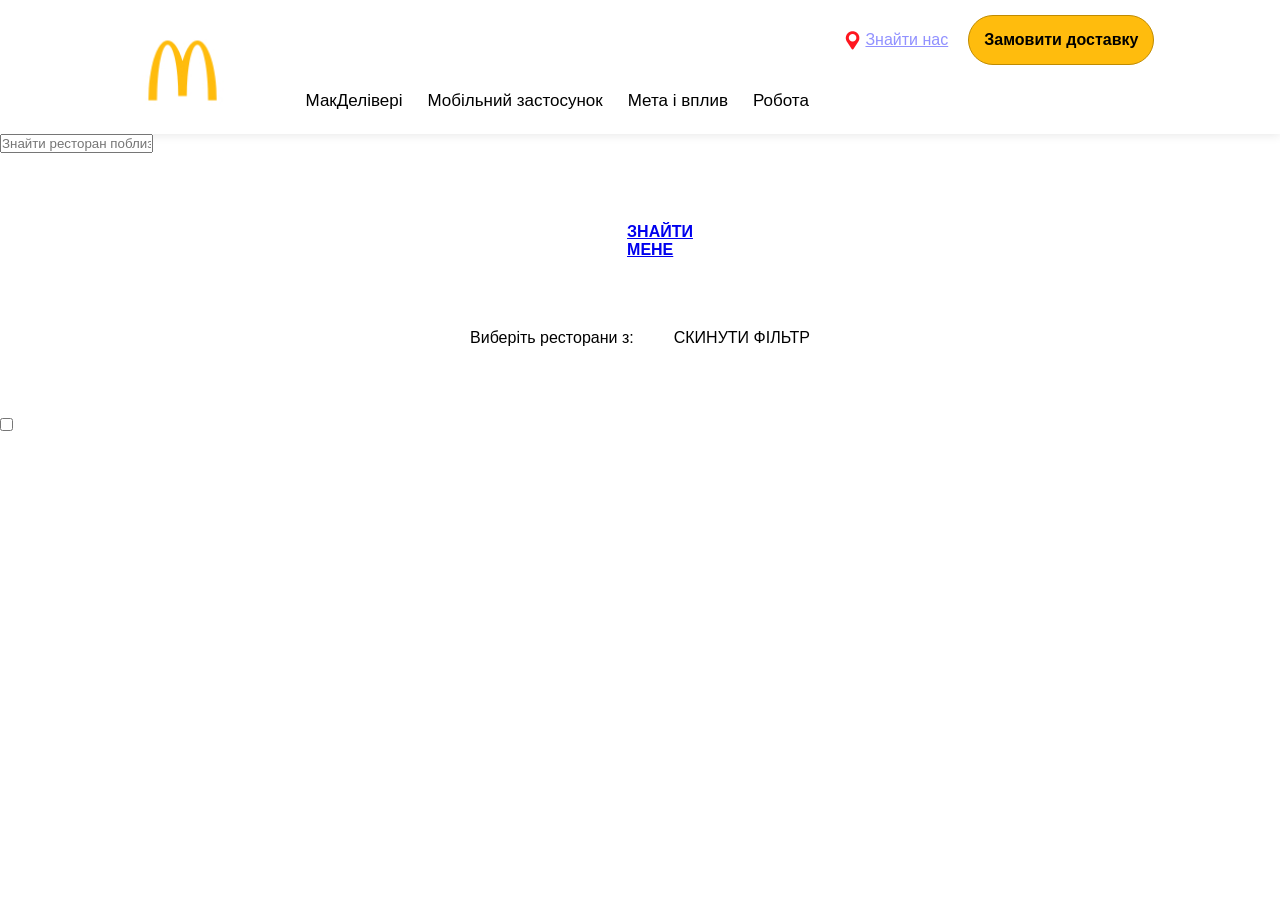
==== find-us.html @ c9ac64cc "redact header and add find-us page" ====
<!DOCTYPE html>
<html lang="en">

<head>
    <meta charset="UTF-8">
    <meta name="viewport" content="width=device-width, initial-scale=1.0">
    <link rel="stylesheet" href="./css/style.css">
    <link rel="icon" href="./images/mcdonalds-logo.jpg">
    <title>Document</title>
</head>

<body>
    <header>
        <div class="head">
            <div class="headd">
                <div class="head-img"><a href="./index.html"><img class="Mac"
                            src="./images/Logo_on_white_desktop_Small.jpg" alt=""></a>
                </div>
                <div class="right-header">
                    <nav>
                        <ul>
                            <li><a href="./find-us.html"><img src="./images/pngegg.png" alt=""><span>Знайти
                                        нас</span></a></li>
                            <li><a target="_blank" class="zakaz"
                                    href="https://glovoapp.com/en?utm_source=Social_media&utm_medium=Organic_Posts&utm_campaign=Referral_Acquisition_Facebook_All_PartnersVisibility_Ukr_UA"><button>Замовити
                                        доставку</button></a></li>
                        </ul>
                    </nav>
                    <div class="choose">
                        <a href="./macdelivery.html">МакДелiверi</a>
                        <a href="/mobileMC.html">Мобiльний застосунок</a>
                        <a href="./Meta.html">Мета i вплив</a>
                        <a href="./work.html">Робота</a>
                    </div>
                </div>
            </div>
        </div>
    </header>
    <maine>
        <div class="aside1-findus">
            <div class="bg-yell">
                <input type="text" class="find-input" placeholder="Знайти ресторан поблизу">
                <img class="Searchimg" src="./images/Search.svg" alt="">
                <div class="row find-btn">
                    <img src="images/Location.svg" alt="">
                    <a href="#" onclick="alert('не хочу 💋🤔👀')">
                        <h4>ЗНАЙТИ<br> МЕНЕ</h4>
                    </a>
                </div>
            </div>
        </div>
        <div class="aside2-findus">
            <div class="row chose">
                    <p class="choose-rest">Виберіть ресторани з:</p>
                    <span class="filters">СКИНУТИ ФІЛЬТР</span>
            </div>
            <div class="checkbox-div">
                <input type="checkbox" name="" id="">
            </div>
        </div>
    </maine>

</body>

</html>
---- css/style.css ----
* {
  margin: 0;
  padding: 0;
  box-sizing: border-box;
  font-family: "Gill Sans", "Gill Sans MT", Calibri, "Trebuchet MS", sans-serif;
}

body {
  margin: auto;
}

nav {
  display: flex;
  justify-content: end;
}
nav ul {
  display: flex;
  align-items: center;
  gap: 20px;
}
nav li {
  list-style: none;
}
nav li a {
  display: flex;
  align-items: center;
  color: #9191ff;
}
nav li img {
  width: 25px;
}
nav li button {
  border-radius: 30px;
  font-size: 16px;
  padding: 15px;
  cursor: pointer;
  font-weight: 700;
  background-color: #ffbc0d;
  border: 1px solid #c08b00;
}
nav li button:hover {
  background-color: rgb(255, 202.1198347107, 64);
}

.choose {
  display: flex;
  gap: 25px;
  margin-top: 26px;
  font-size: 17px;
}
.choose a {
  color: black;
  text-decoration: none;
  padding-bottom: 23px;
}
.choose {
  padding-right: 27vw;
}

.headd {
  padding-top: 15px;
  display: flex;
  justify-content: space-between;
  gap: 70px;
}
.headd .Mac {
  width: 110px;
}

.right-header {
  display: flex;
  flex-direction: column;
}

header {
  box-shadow: 0 1px 10px rgba(0, 0, 0, 0.0980392157);
}

.head {
  display: flex;
  justify-content: center;
  max-width: 1170px;
  margin: 0 auto;
}

main {
  max-width: 1170px;
  margin: 0 auto;
  padding: 0 20px;
}

.slide {
  display: flex;
  justify-content: center;
  margin-top: 100px;
  position: relative;
}
.slide img {
  width: 100%;
  border-radius: 14px;
  min-width: 30%;
}
.slide .slide-text {
  position: absolute;
  bottom: 2em;
  left: 4vw;
  background-color: aliceblue;
  width: 20em;
  height: 13em;
  padding: 15px;
  border-radius: 14px;
}

.empty {
  height: 400px;
  width: auto;
  line-height: 24px;
}

.aside1 {
  width: 100%;
  max-width: 600px;
}
.aside1 h2 {
  padding-bottom: 20px;
  width: 70%;
  font-size: 42px;
}
.aside1 p {
  padding-bottom: 35px;
  font-size: 19px;
}
.aside1 button {
  border-radius: 30px;
  font-size: 16px;
  padding: 15px;
  cursor: pointer;
  font-weight: 700;
  background-color: white;
}
.aside1 button:hover {
  background-color: rgb(229.5, 229.5, 229.5);
}
.aside1 button {
  font-size: 17px;
}

.aside2 img {
  width: 100%;
  border-radius: 13px;
}

.mobile-s img {
  width: 100%;
  max-width: 400px;
}

.s-width {
  width: 1000px;
}

.app {
  display: flex;
}

.column1 img {
  width: 100%;
  border-radius: 15px;
  margin-bottom: 10px;
}
.column1 h2 {
  margin: 24px 0;
}
.column1 p {
  margin: 24px 0;
}

.cards, .cards2 {
  display: flex;
  flex-wrap: wrap;
  justify-content: center;
  gap: 20px;
}

.card {
  display: flex;
  flex-direction: column;
  justify-content: space-between;
  width: 100%;
  max-width: 360px;
  height: auto;
}

.column2 button {
  border-radius: 30px;
  font-size: 16px;
  padding: 15px;
  cursor: pointer;
  font-weight: 700;
  background-color: white;
}
.column2 button:hover {
  background-color: rgb(229.5, 229.5, 229.5);
}

footer {
  display: flex;
  justify-content: space-between;
  margin: 0 30px;
  margin-top: 40px;
  margin-bottom: 70px;
}
footer .left {
  display: flex;
  align-items: center;
  gap: 4em;
}
footer .rigth {
  display: flex;
  align-items: center;
}
footer .rigth img {
  width: 30px;
}

.active {
  border-bottom: #b10000 4px solid;
  font-weight: bold;
}

.del-main {
  margin-top: 60px;
  text-align: center;
}
.del-main h1 {
  font-size: 60px;
  color: #1d1d1d;
  margin-bottom: 20px;
}
.del-main img {
  width: 100%;
  border-radius: 20px;
}

.deli-colm {
  text-align: left;
  border: 1px solid #bdbdbd;
  border-radius: 20px;
}
.deli-colm p {
  font-size: 17px;
}
.deli-colm img {
  width: 100%;
  border-radius: 20px 20px 0 0;
}

.deli-colm2 {
  padding: 17px;
}
.deli-colm2 button {
  border-radius: 30px;
  font-size: 16px;
  padding: 15px;
  cursor: pointer;
  font-weight: 700;
  background-color: white;
}
.deli-colm2 button:hover {
  background-color: rgb(229.5, 229.5, 229.5);
}

.deliv-h2 {
  font-size: 27px;
  margin-top: 35px;
  margin-bottom: 24px;
}

.img2 {
  width: 100%;
}

.cards2 {
  gap: 20px;
  margin-bottom: 0px;
}
.cards2 .card {
  height: 333px;
}
.cards2 {
  margin-bottom: 100px;
}

.aside-loca {
  justify-content: left;
  text-align: left;
}
.aside-loca h2 {
  font-size: 26px;
}

.row-loc {
  gap: 15px;
}
.row-loc img {
  width: 98%;
}

.row {
  display: flex;
  gap: 40px;
  justify-content: center;
  margin: 70px 0;
}
.row .cards3 {
  display: flex;
  justify-content: center;
  gap: 200px;
  max-width: 800px;
  margin: 0 auto;
}
.row .cards3 .card {
  display: flex;
  justify-content: space-between;
}
.row .cards3 .card .column1 {
  border: 0;
}
.row button {
  border-radius: 30px;
  font-size: 16px;
  padding: 15px;
  cursor: pointer;
  font-weight: 700;
  background-color: white;
}
.row button:hover {
  background-color: rgb(229.5, 229.5, 229.5);
}

.w1-15 {
  max-width: 1170px;
  margin: 0 auto;
  padding: 0 20px;
}

.hero-h1 {
  font-size: 50px;
}

.m-width {
  text-align: left;
}
.m-width img {
  width: 100%;
  border-radius: 0;
}

.Cherg {
  max-width: 1170px;
  margin: 0 auto;
  padding: 0 20px;
  text-align: left;
}
.Cherg h2 {
  margin: 20px 0;
}
.Cherg p {
  font-size: 18px;
}
.Cherg button {
  margin: 10px 0;
  border-radius: 30px;
  font-size: 16px;
  padding: 15px;
  cursor: pointer;
  font-weight: 700;
  background-color: white;
}
.Cherg button:hover {
  background-color: rgb(229.5, 229.5, 229.5);
}

.cards4 {
  display: flex;
  gap: 40px;
  flex-wrap: wrap;
  justify-content: center;
}
.cards4 .card {
  height: auto;
}
.cards4 .card img {
  width: 100%;
  max-width: 100%;
  height: auto;
}

.row3 {
  width: 100%;
}

.under-text {
  font-size: 17px;
  margin: 0 130px;
  text-align: left;
}
.under-text ul {
  padding-left: 20px;
}
.under-text ul li {
  margin-bottom: 10px;
  font-size: 18px;
}

.btnss {
  display: flex;
  justify-content: center;
  gap: 20px;
  flex-wrap: wrap;
}
.btnss button {
  border-radius: 30px;
  font-size: 16px;
  padding: 15px;
  cursor: pointer;
  font-weight: 700;
  background-color: white;
}
.btnss button:hover {
  background-color: rgb(229.5, 229.5, 229.5);
}
.btnss {
  margin: 70px 0;
}

.zakaz {
  text-decoration: none;
}

img {
  max-width: 100%;
  height: auto;
  display: block;
}

@media (max-width: 1024px) {
  .headd {
    flex-direction: column;
    align-items: center;
    gap: 20px;
  }
  .choose {
    padding-right: 0;
    justify-content: center;
    flex-wrap: wrap;
  }
  .row {
    flex-direction: column;
    align-items: center;
  }
  .aside1 {
    max-width: 100%;
    text-align: center;
  }
  .aside1 h2 {
    width: 100%;
    font-size: 32px;
  }
  .cards, .cards2 {
    gap: 15px;
  }
  footer {
    flex-direction: column;
    gap: 20px;
    text-align: center;
  }
}
@media (max-width: 768px) {
  .slide {
    flex-direction: column;
  }
  .slide .slide-text {
    position: static;
    width: 100%;
    height: auto;
    margin-top: 12px;
    left: auto;
    bottom: auto;
  }
  .hero-h1 {
    font-size: 32px;
  }
  nav ul {
    flex-direction: column;
    gap: 10px;
  }
  .cards, .cards2 {
    flex-direction: column;
    align-items: center;
  }
  .card {
    width: 100%;
    max-width: 360px;
  }
  .under-text {
    margin: 0 20px;
  }
  .btnss {
    flex-direction: column;
  }
}
@media (max-width: 480px) {
  main {
    padding: 0 10px;
  }
  .headd {
    gap: 10px;
  }
  .choose a {
    font-size: 14px;
  }
  .aside1 h2 {
    font-size: 24px;
  }
  .aside1 p {
    font-size: 16px;
  }
  .hero-h1 {
    font-size: 26px;
  }
}/*# sourceMappingURL=style.css.map */
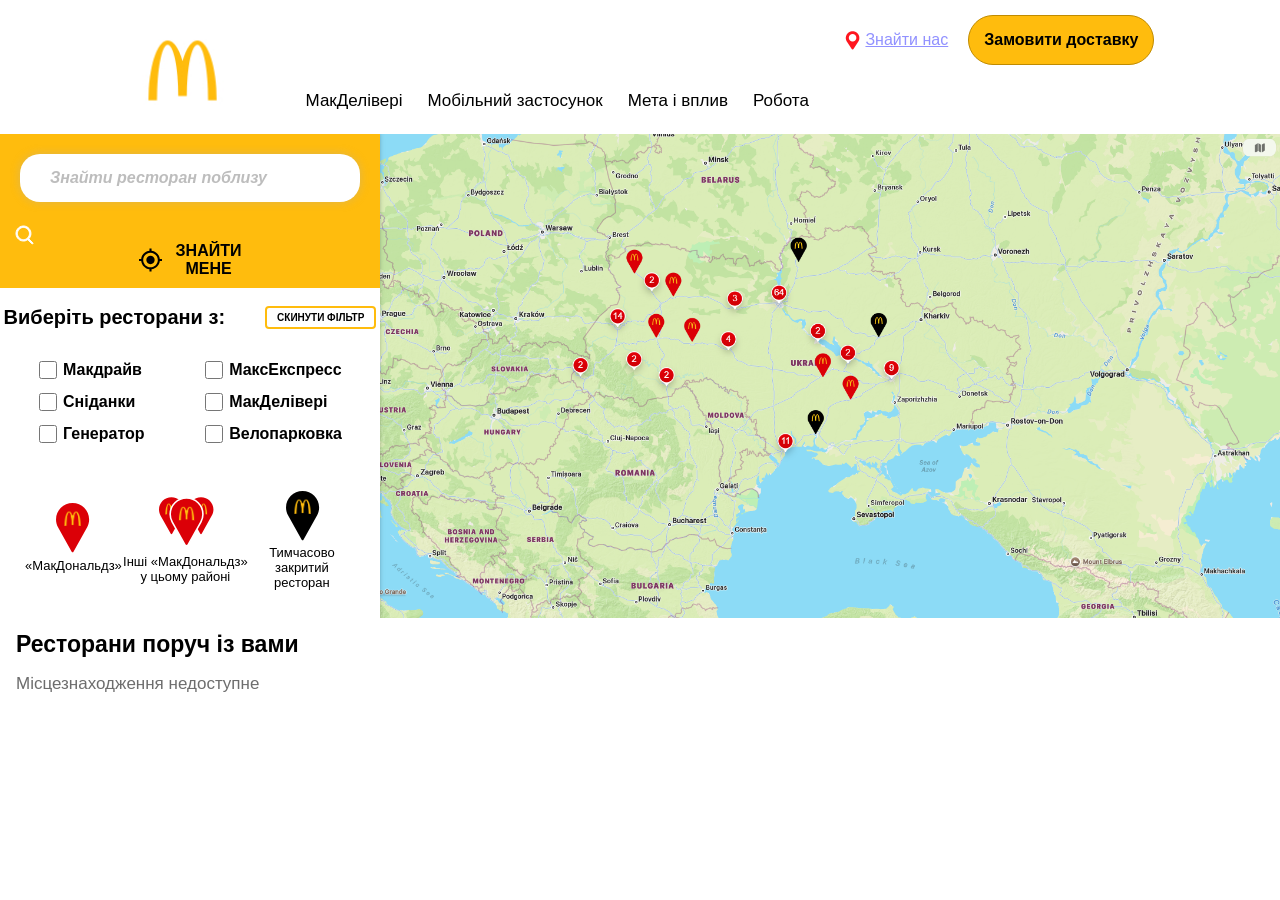
==== commit 06bea27d: "add find-us page" ====
--- a/find-us.html
+++ b/find-us.html
@@ -36,27 +36,67 @@
             </div>
         </div>
     </header>
-    <maine>
-        <div class="aside1-findus">
-            <div class="bg-yell">
-                <input type="text" class="find-input" placeholder="Знайти ресторан поблизу">
-                <img class="Searchimg" src="./images/Search.svg" alt="">
-                <div class="row find-btn">
-                    <img src="images/Location.svg" alt="">
-                    <a href="#" onclick="alert('не хочу 💋🤔👀')">
-                        <h4>ЗНАЙТИ<br> МЕНЕ</h4>
-                    </a>
+    <maine class="maine">
+        <div>
+            <div class="aside1-findus">
+                <div class="bg-yell">
+                    <input type="text" class="find-input" placeholder="Знайти ресторан поблизу">
+                    <img class="Searchimg" src="./images/Search.svg" alt="">
+                    <div class="row find-btn">
+                        <img src="images/Location.svg" alt="">
+                        <a href="#" onclick="alert('не хочу 💋🤔👀')">
+                            <h4>ЗНАЙТИ<br> МЕНЕ</h4>
+                        </a>
+                    </div>
+                </div>
+            </div>
+            <div class="aside2-findus">
+                <div class="row chose">
+                    <p class="choose-rest">Виберіть ресторани з:</p>
+                    <button class="filters">СКИНУТИ ФІЛЬТР</button>
+                </div>
+                <div class="checkbox-div">
+                    <div>
+                        <span><input class="castomcheck" type="checkbox" name="" id="check1"><label
+                                for="check1">Макдрайв</label></span>
+                        <span><input class="castomcheck" type="checkbox" name="" id="check2"><label
+                                for="check2">Сніданки</label></span>
+                        <span><input class="castomcheck" type="checkbox" name="" id="check3"><label
+                                for="check3">Генератор</label></span>
+                    </div>
+                    <div>
+                        <span><input class="castomcheck" type="checkbox" name="" id="check4"><label
+                                for="check4">МаксЕкспресс</label></span>
+                        <span><input class="castomcheck" type="checkbox" name="" id="check5"><label
+                                for="check5">МакДелівері</label></span>
+                        <span><input class="castomcheck" type="checkbox" name="" id="check6"><label
+                                for="check6">Велопарковка</label></span>
+                    </div>
+                </div>
+                <div class="rowmac">
+                    <span class="mac-card">
+                        <img src="./images/Screenshot_2.png" alt="">
+                        «МакДональдз»
+                    </span>
+                    <span class="mac-card">
+                        <img src="./images/Screenshot_3.png" alt="">
+                        Інші «МакДональдз» у цьому районі
+
+                    </span>
+                    <span class="mac-card">
+                        <img src="./images/Screenshot_4.png" alt="">
+                        Тимчасово закритий ресторан
+                    </span>
+                </div>
+                <div>
+                    <p class="near">Ресторани поруч із вами</p>
+                    <p class="non-near">Місцезнаходження недоступне</p>
                 </div>
             </div>
         </div>
-        <div class="aside2-findus">
-            <div class="row chose">
-                    <p class="choose-rest">Виберіть ресторани з:</p>
-                    <span class="filters">СКИНУТИ ФІЛЬТР</span>
-            </div>
-            <div class="checkbox-div">
-                <input type="checkbox" name="" id="">
-            </div>
+
+        <div class="asiede2">
+            <img src="./images/Screenshot_1.png" alt="">
         </div>
     </maine>
 
--- a/css/style.css
+++ b/css/style.css
@@ -1,8 +1,9 @@
 * {
   margin: 0;
   padding: 0;
-  box-sizing: border-box;
-  font-family: "Gill Sans", "Gill Sans MT", Calibri, "Trebuchet MS", sans-serif;
+  -webkit-box-sizing: border-box;
+          box-sizing: border-box;
+  font-family: 'Gill Sans', 'Gill Sans MT', Calibri, 'Trebuchet MS', sans-serif;
 }
 
 body {
@@ -10,25 +11,42 @@
 }
 
 nav {
-  display: flex;
-  justify-content: end;
-}
+  display: -webkit-box;
+  display: -ms-flexbox;
+  display: flex;
+  -webkit-box-pack: end;
+      -ms-flex-pack: end;
+          justify-content: end;
+}
+
 nav ul {
-  display: flex;
-  align-items: center;
+  display: -webkit-box;
+  display: -ms-flexbox;
+  display: flex;
+  -webkit-box-align: center;
+      -ms-flex-align: center;
+          align-items: center;
   gap: 20px;
 }
+
 nav li {
   list-style: none;
 }
+
 nav li a {
-  display: flex;
-  align-items: center;
+  display: -webkit-box;
+  display: -ms-flexbox;
+  display: flex;
+  -webkit-box-align: center;
+      -ms-flex-align: center;
+          align-items: center;
   color: #9191ff;
 }
+
 nav li img {
   width: 25px;
 }
+
 nav li button {
   border-radius: 30px;
   font-size: 16px;
@@ -38,47 +56,64 @@
   background-color: #ffbc0d;
   border: 1px solid #c08b00;
 }
+
 nav li button:hover {
-  background-color: rgb(255, 202.1198347107, 64);
+  background-color: #ffca40;
 }
 
 .choose {
+  display: -webkit-box;
+  display: -ms-flexbox;
   display: flex;
   gap: 25px;
   margin-top: 26px;
   font-size: 17px;
-}
+  padding-right: 27vw;
+}
+
 .choose a {
   color: black;
   text-decoration: none;
   padding-bottom: 23px;
 }
-.choose {
-  padding-right: 27vw;
-}
 
 .headd {
   padding-top: 15px;
-  display: flex;
-  justify-content: space-between;
+  display: -webkit-box;
+  display: -ms-flexbox;
+  display: flex;
+  -webkit-box-pack: justify;
+      -ms-flex-pack: justify;
+          justify-content: space-between;
   gap: 70px;
 }
+
 .headd .Mac {
   width: 110px;
 }
 
 .right-header {
-  display: flex;
-  flex-direction: column;
+  display: -webkit-box;
+  display: -ms-flexbox;
+  display: flex;
+  -webkit-box-orient: vertical;
+  -webkit-box-direction: normal;
+      -ms-flex-direction: column;
+          flex-direction: column;
 }
 
 header {
-  box-shadow: 0 1px 10px rgba(0, 0, 0, 0.0980392157);
+  -webkit-box-shadow: 0 1px 10px #00000019;
+          box-shadow: 0 1px 10px #00000019;
 }
 
 .head {
-  display: flex;
-  justify-content: center;
+  display: -webkit-box;
+  display: -ms-flexbox;
+  display: flex;
+  -webkit-box-pack: center;
+      -ms-flex-pack: center;
+          justify-content: center;
   max-width: 1170px;
   margin: 0 auto;
 }
@@ -90,16 +125,22 @@
 }
 
 .slide {
-  display: flex;
-  justify-content: center;
+  display: -webkit-box;
+  display: -ms-flexbox;
+  display: flex;
+  -webkit-box-pack: center;
+      -ms-flex-pack: center;
+          justify-content: center;
   margin-top: 100px;
   position: relative;
 }
+
 .slide img {
   width: 100%;
   border-radius: 14px;
   min-width: 30%;
 }
+
 .slide .slide-text {
   position: absolute;
   bottom: 2em;
@@ -121,15 +162,18 @@
   width: 100%;
   max-width: 600px;
 }
+
 .aside1 h2 {
   padding-bottom: 20px;
   width: 70%;
   font-size: 42px;
 }
+
 .aside1 p {
   padding-bottom: 35px;
   font-size: 19px;
 }
+
 .aside1 button {
   border-radius: 30px;
   font-size: 16px;
@@ -137,12 +181,11 @@
   cursor: pointer;
   font-weight: 700;
   background-color: white;
-}
+  font-size: 17px;
+}
+
 .aside1 button:hover {
-  background-color: rgb(229.5, 229.5, 229.5);
-}
-.aside1 button {
-  font-size: 17px;
+  background-color: #e6e6e6;
 }
 
 .aside2 img {
@@ -160,6 +203,8 @@
 }
 
 .app {
+  display: -webkit-box;
+  display: -ms-flexbox;
   display: flex;
 }
 
@@ -168,24 +213,38 @@
   border-radius: 15px;
   margin-bottom: 10px;
 }
+
 .column1 h2 {
   margin: 24px 0;
 }
+
 .column1 p {
   margin: 24px 0;
 }
 
 .cards, .cards2 {
-  display: flex;
-  flex-wrap: wrap;
-  justify-content: center;
+  display: -webkit-box;
+  display: -ms-flexbox;
+  display: flex;
+  -ms-flex-wrap: wrap;
+      flex-wrap: wrap;
+  -webkit-box-pack: center;
+      -ms-flex-pack: center;
+          justify-content: center;
   gap: 20px;
 }
 
 .card {
-  display: flex;
-  flex-direction: column;
-  justify-content: space-between;
+  display: -webkit-box;
+  display: -ms-flexbox;
+  display: flex;
+  -webkit-box-orient: vertical;
+  -webkit-box-direction: normal;
+      -ms-flex-direction: column;
+          flex-direction: column;
+  -webkit-box-pack: justify;
+      -ms-flex-pack: justify;
+          justify-content: space-between;
   width: 100%;
   max-width: 360px;
   height: auto;
@@ -199,26 +258,42 @@
   font-weight: 700;
   background-color: white;
 }
+
 .column2 button:hover {
-  background-color: rgb(229.5, 229.5, 229.5);
+  background-color: #e6e6e6;
 }
 
 footer {
-  display: flex;
-  justify-content: space-between;
+  display: -webkit-box;
+  display: -ms-flexbox;
+  display: flex;
+  -webkit-box-pack: justify;
+      -ms-flex-pack: justify;
+          justify-content: space-between;
   margin: 0 30px;
   margin-top: 40px;
   margin-bottom: 70px;
 }
+
 footer .left {
-  display: flex;
-  align-items: center;
+  display: -webkit-box;
+  display: -ms-flexbox;
+  display: flex;
+  -webkit-box-align: center;
+      -ms-flex-align: center;
+          align-items: center;
   gap: 4em;
 }
+
 footer .rigth {
-  display: flex;
-  align-items: center;
-}
+  display: -webkit-box;
+  display: -ms-flexbox;
+  display: flex;
+  -webkit-box-align: center;
+      -ms-flex-align: center;
+          align-items: center;
+}
+
 footer .rigth img {
   width: 30px;
 }
@@ -232,11 +307,13 @@
   margin-top: 60px;
   text-align: center;
 }
+
 .del-main h1 {
   font-size: 60px;
   color: #1d1d1d;
   margin-bottom: 20px;
 }
+
 .del-main img {
   width: 100%;
   border-radius: 20px;
@@ -247,9 +324,11 @@
   border: 1px solid #bdbdbd;
   border-radius: 20px;
 }
+
 .deli-colm p {
   font-size: 17px;
 }
+
 .deli-colm img {
   width: 100%;
   border-radius: 20px 20px 0 0;
@@ -258,6 +337,7 @@
 .deli-colm2 {
   padding: 17px;
 }
+
 .deli-colm2 button {
   border-radius: 30px;
   font-size: 16px;
@@ -266,8 +346,9 @@
   font-weight: 700;
   background-color: white;
 }
+
 .deli-colm2 button:hover {
-  background-color: rgb(229.5, 229.5, 229.5);
+  background-color: #e6e6e6;
 }
 
 .deliv-h2 {
@@ -283,18 +364,20 @@
 .cards2 {
   gap: 20px;
   margin-bottom: 0px;
-}
+  margin-bottom: 100px;
+}
+
 .cards2 .card {
   height: 333px;
 }
-.cards2 {
-  margin-bottom: 100px;
-}
 
 .aside-loca {
-  justify-content: left;
+  -webkit-box-pack: left;
+      -ms-flex-pack: left;
+          justify-content: left;
   text-align: left;
 }
+
 .aside-loca h2 {
   font-size: 26px;
 }
@@ -302,30 +385,47 @@
 .row-loc {
   gap: 15px;
 }
+
 .row-loc img {
   width: 98%;
 }
 
 .row {
+  display: -webkit-box;
+  display: -ms-flexbox;
   display: flex;
   gap: 40px;
-  justify-content: center;
+  -webkit-box-pack: center;
+      -ms-flex-pack: center;
+          justify-content: center;
   margin: 70px 0;
 }
+
 .row .cards3 {
-  display: flex;
-  justify-content: center;
+  display: -webkit-box;
+  display: -ms-flexbox;
+  display: flex;
+  -webkit-box-pack: center;
+      -ms-flex-pack: center;
+          justify-content: center;
   gap: 200px;
   max-width: 800px;
   margin: 0 auto;
 }
+
 .row .cards3 .card {
-  display: flex;
-  justify-content: space-between;
-}
+  display: -webkit-box;
+  display: -ms-flexbox;
+  display: flex;
+  -webkit-box-pack: justify;
+      -ms-flex-pack: justify;
+          justify-content: space-between;
+}
+
 .row .cards3 .card .column1 {
   border: 0;
 }
+
 .row button {
   border-radius: 30px;
   font-size: 16px;
@@ -334,8 +434,9 @@
   font-weight: 700;
   background-color: white;
 }
+
 .row button:hover {
-  background-color: rgb(229.5, 229.5, 229.5);
+  background-color: #e6e6e6;
 }
 
 .w1-15 {
@@ -351,6 +452,7 @@
 .m-width {
   text-align: left;
 }
+
 .m-width img {
   width: 100%;
   border-radius: 0;
@@ -362,12 +464,15 @@
   padding: 0 20px;
   text-align: left;
 }
+
 .Cherg h2 {
   margin: 20px 0;
 }
+
 .Cherg p {
   font-size: 18px;
 }
+
 .Cherg button {
   margin: 10px 0;
   border-radius: 30px;
@@ -377,19 +482,27 @@
   font-weight: 700;
   background-color: white;
 }
+
 .Cherg button:hover {
-  background-color: rgb(229.5, 229.5, 229.5);
+  background-color: #e6e6e6;
 }
 
 .cards4 {
+  display: -webkit-box;
+  display: -ms-flexbox;
   display: flex;
   gap: 40px;
-  flex-wrap: wrap;
-  justify-content: center;
-}
+  -ms-flex-wrap: wrap;
+      flex-wrap: wrap;
+  -webkit-box-pack: center;
+      -ms-flex-pack: center;
+          justify-content: center;
+}
+
 .cards4 .card {
   height: auto;
 }
+
 .cards4 .card img {
   width: 100%;
   max-width: 100%;
@@ -405,20 +518,29 @@
   margin: 0 130px;
   text-align: left;
 }
+
 .under-text ul {
   padding-left: 20px;
 }
+
 .under-text ul li {
   margin-bottom: 10px;
   font-size: 18px;
 }
 
 .btnss {
-  display: flex;
-  justify-content: center;
+  display: -webkit-box;
+  display: -ms-flexbox;
+  display: flex;
+  -webkit-box-pack: center;
+      -ms-flex-pack: center;
+          justify-content: center;
   gap: 20px;
-  flex-wrap: wrap;
-}
+  -ms-flex-wrap: wrap;
+      flex-wrap: wrap;
+  margin: 70px 0;
+}
+
 .btnss button {
   border-radius: 30px;
   font-size: 16px;
@@ -427,11 +549,9 @@
   font-weight: 700;
   background-color: white;
 }
+
 .btnss button:hover {
-  background-color: rgb(229.5, 229.5, 229.5);
-}
-.btnss {
-  margin: 70px 0;
+  background-color: #e6e6e6;
 }
 
 .zakaz {
@@ -446,18 +566,31 @@
 
 @media (max-width: 1024px) {
   .headd {
-    flex-direction: column;
-    align-items: center;
+    -webkit-box-orient: vertical;
+    -webkit-box-direction: normal;
+        -ms-flex-direction: column;
+            flex-direction: column;
+    -webkit-box-align: center;
+        -ms-flex-align: center;
+            align-items: center;
     gap: 20px;
   }
   .choose {
     padding-right: 0;
-    justify-content: center;
-    flex-wrap: wrap;
+    -webkit-box-pack: center;
+        -ms-flex-pack: center;
+            justify-content: center;
+    -ms-flex-wrap: wrap;
+        flex-wrap: wrap;
   }
   .row {
-    flex-direction: column;
-    align-items: center;
+    -webkit-box-orient: vertical;
+    -webkit-box-direction: normal;
+        -ms-flex-direction: column;
+            flex-direction: column;
+    -webkit-box-align: center;
+        -ms-flex-align: center;
+            align-items: center;
   }
   .aside1 {
     max-width: 100%;
@@ -471,14 +604,21 @@
     gap: 15px;
   }
   footer {
-    flex-direction: column;
+    -webkit-box-orient: vertical;
+    -webkit-box-direction: normal;
+        -ms-flex-direction: column;
+            flex-direction: column;
     gap: 20px;
     text-align: center;
   }
 }
+
 @media (max-width: 768px) {
   .slide {
-    flex-direction: column;
+    -webkit-box-orient: vertical;
+    -webkit-box-direction: normal;
+        -ms-flex-direction: column;
+            flex-direction: column;
   }
   .slide .slide-text {
     position: static;
@@ -492,12 +632,20 @@
     font-size: 32px;
   }
   nav ul {
-    flex-direction: column;
+    -webkit-box-orient: vertical;
+    -webkit-box-direction: normal;
+        -ms-flex-direction: column;
+            flex-direction: column;
     gap: 10px;
   }
   .cards, .cards2 {
-    flex-direction: column;
-    align-items: center;
+    -webkit-box-orient: vertical;
+    -webkit-box-direction: normal;
+        -ms-flex-direction: column;
+            flex-direction: column;
+    -webkit-box-align: center;
+        -ms-flex-align: center;
+            align-items: center;
   }
   .card {
     width: 100%;
@@ -507,9 +655,13 @@
     margin: 0 20px;
   }
   .btnss {
-    flex-direction: column;
-  }
-}
+    -webkit-box-orient: vertical;
+    -webkit-box-direction: normal;
+        -ms-flex-direction: column;
+            flex-direction: column;
+  }
+}
+
 @media (max-width: 480px) {
   main {
     padding: 0 10px;
@@ -529,4 +681,172 @@
   .hero-h1 {
     font-size: 26px;
   }
-}/*# sourceMappingURL=style.css.map */+}
+
+.maine {
+  display: -webkit-box;
+  display: -ms-flexbox;
+  display: flex;
+  -webkit-box-flex: 1;
+      -ms-flex: 1;
+          flex: 1;
+}
+
+.aside1-findus {
+  width: 380px;
+  height: auto;
+}
+
+.aside1-findus .bg-yell {
+  background-color: #ffbc0d;
+}
+
+.aside1-findus .bg-yell .find-input {
+  -webkit-box-shadow: 0 0 10px 0 rgba(175, 175, 175, 0.404);
+          box-shadow: 0 0 10px 0 rgba(175, 175, 175, 0.404);
+  font-family: sans-serif;
+  margin: 20px;
+  padding: 15px 30px;
+  border-radius: 20px;
+  border: none;
+  width: 340px;
+  font-style: italic;
+  font-weight: 600;
+  font-size: 16px;
+}
+
+.aside1-findus .bg-yell .find-input::-webkit-input-placeholder {
+  color: #bdbdbd;
+}
+
+.aside1-findus .bg-yell .find-input:-ms-input-placeholder {
+  color: #bdbdbd;
+}
+
+.aside1-findus .bg-yell .find-input::-ms-input-placeholder {
+  color: #bdbdbd;
+}
+
+.aside1-findus .bg-yell .find-input::placeholder {
+  color: #bdbdbd;
+}
+
+.aside1-findus .bg-yell .Searchimg {
+  position: absolute;
+  top: 225px;
+  left: 15px;
+}
+
+.aside1-findus .find-btn {
+  margin: 10px;
+  text-align: center;
+  gap: 14px;
+  padding: 10px;
+}
+
+.aside1-findus .find-btn a {
+  cursor: pointer;
+  text-decoration: none;
+  color: black;
+}
+
+.aside1-findus .find-btn a:hover {
+  color: #b10000;
+}
+
+.aside2-findus {
+  width: 380px;
+}
+
+.aside2-findus .choose-rest {
+  font-size: 20px;
+  font-weight: 700;
+}
+
+.chose {
+  margin: 18px 0;
+  display: -webkit-box;
+  display: -ms-flexbox;
+  display: flex;
+}
+
+.chose .filters {
+  display: -webkit-box;
+  display: -ms-flexbox;
+  display: flex;
+  font-size: 10px;
+  font-weight: 700;
+  border: 2px solid #FFBC0D;
+  -webkit-box-pack: center;
+      -ms-flex-pack: center;
+          justify-content: center;
+  text-align: center;
+  border-radius: 4px;
+  padding: 4px 10px;
+  cursor: pointer;
+}
+
+.checkbox-div {
+  display: -webkit-box;
+  display: -ms-flexbox;
+  display: flex;
+  padding: 0 24px;
+  -webkit-box-pack: justify;
+      -ms-flex-pack: justify;
+          justify-content: space-between;
+}
+
+.checkbox-div span {
+  margin: 14px;
+  display: -webkit-box;
+  display: -ms-flexbox;
+  display: flex;
+  cursor: pointer;
+  font-weight: 700;
+}
+
+.checkbox-div input {
+  margin-right: 5px;
+  width: 20px;
+}
+
+.rowmac {
+  padding: 25px;
+  display: -webkit-box;
+  display: -ms-flexbox;
+  display: flex;
+  -webkit-box-pack: justify;
+      -ms-flex-pack: justify;
+          justify-content: space-between;
+  -webkit-box-align: center;
+      -ms-flex-align: center;
+          align-items: center;
+}
+
+.rowmac .mac-card {
+  font-size: 13px;
+  -webkit-box-orient: vertical;
+  -webkit-box-direction: normal;
+      -ms-flex-direction: column;
+          flex-direction: column;
+  display: -webkit-box;
+  display: -ms-flexbox;
+  display: flex;
+  -webkit-box-align: center;
+      -ms-flex-align: center;
+          align-items: center;
+  text-align: center;
+}
+
+.near {
+  margin: 16px;
+  font-size: 23px;
+  font-weight: 700;
+}
+
+.non-near {
+  margin: 16px;
+  font-size: 17px;
+  color: #6d6d6d;
+}
+/*# sourceMappingURL=style.css.map */
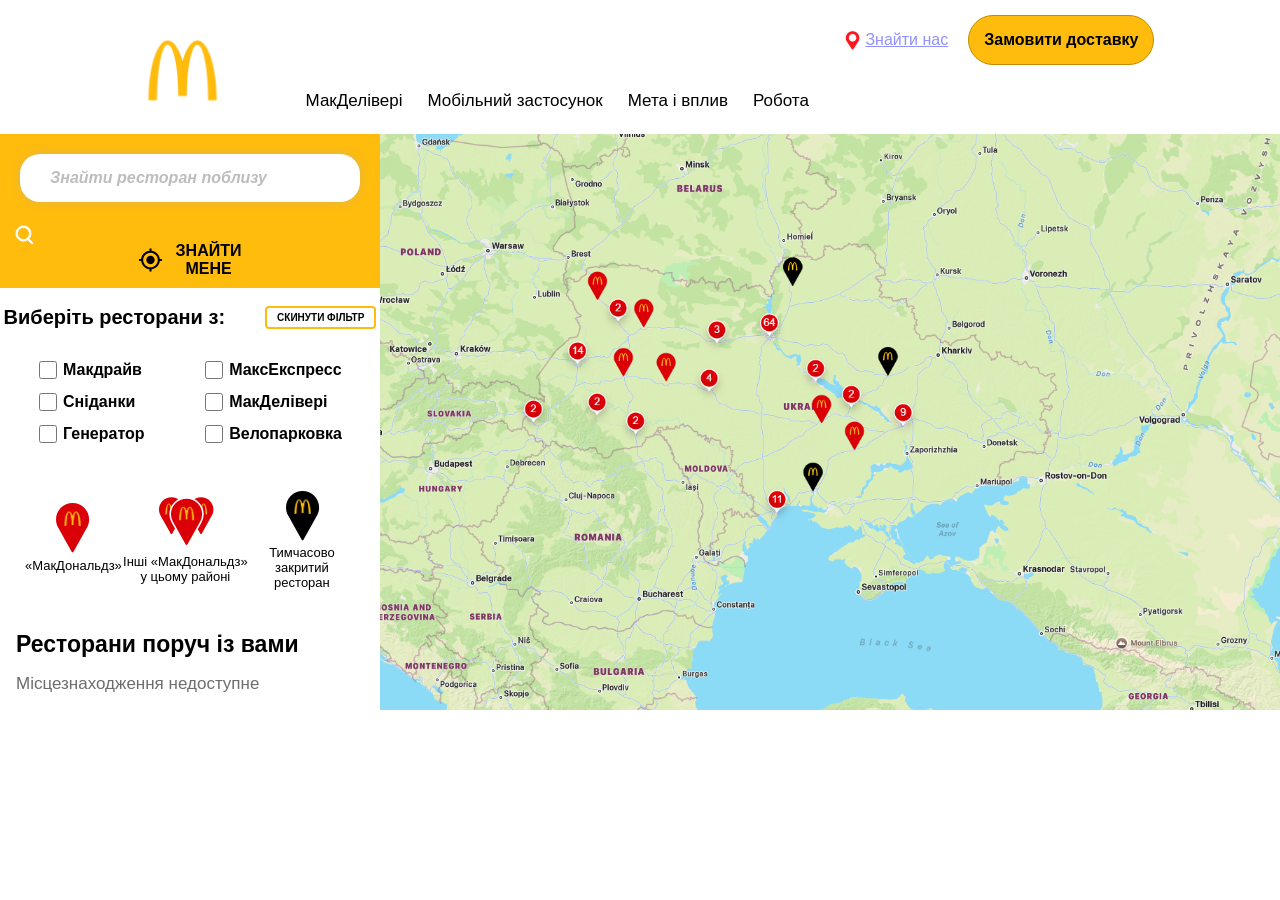
==== commit 9e8bfac9: "finish Website" ====
--- a/find-us.html
+++ b/find-us.html
@@ -26,12 +26,12 @@
                                         доставку</button></a></li>
                         </ul>
                     </nav>
-                    <div class="choose">
+                    <nav class="choose">
                         <a href="./macdelivery.html">МакДелiверi</a>
                         <a href="/mobileMC.html">Мобiльний застосунок</a>
                         <a href="./Meta.html">Мета i вплив</a>
                         <a href="./work.html">Робота</a>
-                    </div>
+                    </nav>
                 </div>
             </div>
         </div>
--- a/css/style.css
+++ b/css/style.css
@@ -1,9 +1,8 @@
 * {
   margin: 0;
   padding: 0;
-  -webkit-box-sizing: border-box;
-          box-sizing: border-box;
-  font-family: 'Gill Sans', 'Gill Sans MT', Calibri, 'Trebuchet MS', sans-serif;
+  box-sizing: border-box;
+  font-family: "Gill Sans", "Gill Sans MT", Calibri, "Trebuchet MS", sans-serif;
 }
 
 body {
@@ -11,42 +10,25 @@
 }
 
 nav {
-  display: -webkit-box;
-  display: -ms-flexbox;
-  display: flex;
-  -webkit-box-pack: end;
-      -ms-flex-pack: end;
-          justify-content: end;
-}
-
+  display: flex;
+  justify-content: end;
+}
 nav ul {
-  display: -webkit-box;
-  display: -ms-flexbox;
-  display: flex;
-  -webkit-box-align: center;
-      -ms-flex-align: center;
-          align-items: center;
+  display: flex;
+  align-items: center;
   gap: 20px;
 }
-
 nav li {
   list-style: none;
 }
-
 nav li a {
-  display: -webkit-box;
-  display: -ms-flexbox;
-  display: flex;
-  -webkit-box-align: center;
-      -ms-flex-align: center;
-          align-items: center;
+  display: flex;
+  align-items: center;
   color: #9191ff;
 }
-
 nav li img {
   width: 25px;
 }
-
 nav li button {
   border-radius: 30px;
   font-size: 16px;
@@ -56,64 +38,47 @@
   background-color: #ffbc0d;
   border: 1px solid #c08b00;
 }
-
 nav li button:hover {
-  background-color: #ffca40;
+  background-color: rgb(255, 202.1198347107, 64);
 }
 
 .choose {
-  display: -webkit-box;
-  display: -ms-flexbox;
   display: flex;
   gap: 25px;
   margin-top: 26px;
   font-size: 17px;
-  padding-right: 27vw;
-}
-
+}
 .choose a {
   color: black;
   text-decoration: none;
   padding-bottom: 23px;
 }
+.choose {
+  padding-right: 27vw;
+}
 
 .headd {
   padding-top: 15px;
-  display: -webkit-box;
-  display: -ms-flexbox;
-  display: flex;
-  -webkit-box-pack: justify;
-      -ms-flex-pack: justify;
-          justify-content: space-between;
+  display: flex;
+  justify-content: space-between;
   gap: 70px;
 }
-
 .headd .Mac {
   width: 110px;
 }
 
 .right-header {
-  display: -webkit-box;
-  display: -ms-flexbox;
-  display: flex;
-  -webkit-box-orient: vertical;
-  -webkit-box-direction: normal;
-      -ms-flex-direction: column;
-          flex-direction: column;
+  display: flex;
+  flex-direction: column;
 }
 
 header {
-  -webkit-box-shadow: 0 1px 10px #00000019;
-          box-shadow: 0 1px 10px #00000019;
+  box-shadow: 0 1px 10px rgba(0, 0, 0, 0.0980392157);
 }
 
 .head {
-  display: -webkit-box;
-  display: -ms-flexbox;
-  display: flex;
-  -webkit-box-pack: center;
-      -ms-flex-pack: center;
-          justify-content: center;
+  display: flex;
+  justify-content: center;
   max-width: 1170px;
   margin: 0 auto;
 }
@@ -125,22 +90,16 @@
 }
 
 .slide {
-  display: -webkit-box;
-  display: -ms-flexbox;
-  display: flex;
-  -webkit-box-pack: center;
-      -ms-flex-pack: center;
-          justify-content: center;
+  display: flex;
+  justify-content: center;
   margin-top: 100px;
   position: relative;
 }
-
 .slide img {
   width: 100%;
   border-radius: 14px;
   min-width: 30%;
 }
-
 .slide .slide-text {
   position: absolute;
   bottom: 2em;
@@ -162,18 +121,15 @@
   width: 100%;
   max-width: 600px;
 }
-
 .aside1 h2 {
   padding-bottom: 20px;
   width: 70%;
   font-size: 42px;
 }
-
 .aside1 p {
   padding-bottom: 35px;
   font-size: 19px;
 }
-
 .aside1 button {
   border-radius: 30px;
   font-size: 16px;
@@ -181,16 +137,22 @@
   cursor: pointer;
   font-weight: 700;
   background-color: white;
+}
+.aside1 button:hover {
+  background-color: rgb(229.5, 229.5, 229.5);
+}
+.aside1 button {
   font-size: 17px;
 }
 
-.aside1 button:hover {
-  background-color: #e6e6e6;
-}
-
-.aside2 img {
-  width: 100%;
-  border-radius: 13px;
+.asiede2 img {
+  width: 100%;
+  height: 100%;
+  -o-object-fit: cover;
+     object-fit: cover;
+  -o-object-position: center;
+     object-position: center;
+  display: block;
 }
 
 .mobile-s img {
@@ -203,8 +165,6 @@
 }
 
 .app {
-  display: -webkit-box;
-  display: -ms-flexbox;
   display: flex;
 }
 
@@ -213,38 +173,24 @@
   border-radius: 15px;
   margin-bottom: 10px;
 }
-
 .column1 h2 {
   margin: 24px 0;
 }
-
 .column1 p {
   margin: 24px 0;
 }
 
 .cards, .cards2 {
-  display: -webkit-box;
-  display: -ms-flexbox;
-  display: flex;
-  -ms-flex-wrap: wrap;
-      flex-wrap: wrap;
-  -webkit-box-pack: center;
-      -ms-flex-pack: center;
-          justify-content: center;
+  display: flex;
+  flex-wrap: wrap;
+  justify-content: center;
   gap: 20px;
 }
 
 .card {
-  display: -webkit-box;
-  display: -ms-flexbox;
-  display: flex;
-  -webkit-box-orient: vertical;
-  -webkit-box-direction: normal;
-      -ms-flex-direction: column;
-          flex-direction: column;
-  -webkit-box-pack: justify;
-      -ms-flex-pack: justify;
-          justify-content: space-between;
+  display: flex;
+  flex-direction: column;
+  justify-content: space-between;
   width: 100%;
   max-width: 360px;
   height: auto;
@@ -258,42 +204,26 @@
   font-weight: 700;
   background-color: white;
 }
-
 .column2 button:hover {
-  background-color: #e6e6e6;
+  background-color: rgb(229.5, 229.5, 229.5);
 }
 
 footer {
-  display: -webkit-box;
-  display: -ms-flexbox;
-  display: flex;
-  -webkit-box-pack: justify;
-      -ms-flex-pack: justify;
-          justify-content: space-between;
+  display: flex;
+  justify-content: space-between;
   margin: 0 30px;
   margin-top: 40px;
   margin-bottom: 70px;
 }
-
 footer .left {
-  display: -webkit-box;
-  display: -ms-flexbox;
-  display: flex;
-  -webkit-box-align: center;
-      -ms-flex-align: center;
-          align-items: center;
+  display: flex;
+  align-items: center;
   gap: 4em;
 }
-
 footer .rigth {
-  display: -webkit-box;
-  display: -ms-flexbox;
-  display: flex;
-  -webkit-box-align: center;
-      -ms-flex-align: center;
-          align-items: center;
-}
-
+  display: flex;
+  align-items: center;
+}
 footer .rigth img {
   width: 30px;
 }
@@ -307,13 +237,11 @@
   margin-top: 60px;
   text-align: center;
 }
-
 .del-main h1 {
   font-size: 60px;
   color: #1d1d1d;
   margin-bottom: 20px;
 }
-
 .del-main img {
   width: 100%;
   border-radius: 20px;
@@ -324,11 +252,9 @@
   border: 1px solid #bdbdbd;
   border-radius: 20px;
 }
-
 .deli-colm p {
   font-size: 17px;
 }
-
 .deli-colm img {
   width: 100%;
   border-radius: 20px 20px 0 0;
@@ -337,7 +263,6 @@
 .deli-colm2 {
   padding: 17px;
 }
-
 .deli-colm2 button {
   border-radius: 30px;
   font-size: 16px;
@@ -346,9 +271,8 @@
   font-weight: 700;
   background-color: white;
 }
-
 .deli-colm2 button:hover {
-  background-color: #e6e6e6;
+  background-color: rgb(229.5, 229.5, 229.5);
 }
 
 .deliv-h2 {
@@ -364,20 +288,18 @@
 .cards2 {
   gap: 20px;
   margin-bottom: 0px;
-  margin-bottom: 100px;
-}
-
+}
 .cards2 .card {
   height: 333px;
 }
+.cards2 {
+  margin-bottom: 100px;
+}
 
 .aside-loca {
-  -webkit-box-pack: left;
-      -ms-flex-pack: left;
-          justify-content: left;
+  justify-content: left;
   text-align: left;
 }
-
 .aside-loca h2 {
   font-size: 26px;
 }
@@ -385,47 +307,30 @@
 .row-loc {
   gap: 15px;
 }
-
 .row-loc img {
   width: 98%;
 }
 
 .row {
-  display: -webkit-box;
-  display: -ms-flexbox;
   display: flex;
   gap: 40px;
-  -webkit-box-pack: center;
-      -ms-flex-pack: center;
-          justify-content: center;
+  justify-content: center;
   margin: 70px 0;
 }
-
 .row .cards3 {
-  display: -webkit-box;
-  display: -ms-flexbox;
-  display: flex;
-  -webkit-box-pack: center;
-      -ms-flex-pack: center;
-          justify-content: center;
+  display: flex;
+  justify-content: center;
   gap: 200px;
   max-width: 800px;
   margin: 0 auto;
 }
-
 .row .cards3 .card {
-  display: -webkit-box;
-  display: -ms-flexbox;
-  display: flex;
-  -webkit-box-pack: justify;
-      -ms-flex-pack: justify;
-          justify-content: space-between;
-}
-
+  display: flex;
+  justify-content: space-between;
+}
 .row .cards3 .card .column1 {
   border: 0;
 }
-
 .row button {
   border-radius: 30px;
   font-size: 16px;
@@ -434,9 +339,8 @@
   font-weight: 700;
   background-color: white;
 }
-
 .row button:hover {
-  background-color: #e6e6e6;
+  background-color: rgb(229.5, 229.5, 229.5);
 }
 
 .w1-15 {
@@ -452,7 +356,6 @@
 .m-width {
   text-align: left;
 }
-
 .m-width img {
   width: 100%;
   border-radius: 0;
@@ -464,15 +367,12 @@
   padding: 0 20px;
   text-align: left;
 }
-
 .Cherg h2 {
   margin: 20px 0;
 }
-
 .Cherg p {
   font-size: 18px;
 }
-
 .Cherg button {
   margin: 10px 0;
   border-radius: 30px;
@@ -482,27 +382,19 @@
   font-weight: 700;
   background-color: white;
 }
-
 .Cherg button:hover {
-  background-color: #e6e6e6;
+  background-color: rgb(229.5, 229.5, 229.5);
 }
 
 .cards4 {
-  display: -webkit-box;
-  display: -ms-flexbox;
   display: flex;
   gap: 40px;
-  -ms-flex-wrap: wrap;
-      flex-wrap: wrap;
-  -webkit-box-pack: center;
-      -ms-flex-pack: center;
-          justify-content: center;
-}
-
+  flex-wrap: wrap;
+  justify-content: center;
+}
 .cards4 .card {
   height: auto;
 }
-
 .cards4 .card img {
   width: 100%;
   max-width: 100%;
@@ -518,29 +410,20 @@
   margin: 0 130px;
   text-align: left;
 }
-
 .under-text ul {
   padding-left: 20px;
 }
-
 .under-text ul li {
   margin-bottom: 10px;
   font-size: 18px;
 }
 
 .btnss {
-  display: -webkit-box;
-  display: -ms-flexbox;
-  display: flex;
-  -webkit-box-pack: center;
-      -ms-flex-pack: center;
-          justify-content: center;
+  display: flex;
+  justify-content: center;
   gap: 20px;
-  -ms-flex-wrap: wrap;
-      flex-wrap: wrap;
-  margin: 70px 0;
-}
-
+  flex-wrap: wrap;
+}
 .btnss button {
   border-radius: 30px;
   font-size: 16px;
@@ -549,9 +432,11 @@
   font-weight: 700;
   background-color: white;
 }
-
 .btnss button:hover {
-  background-color: #e6e6e6;
+  background-color: rgb(229.5, 229.5, 229.5);
+}
+.btnss {
+  margin: 70px 0;
 }
 
 .zakaz {
@@ -566,31 +451,18 @@
 
 @media (max-width: 1024px) {
   .headd {
-    -webkit-box-orient: vertical;
-    -webkit-box-direction: normal;
-        -ms-flex-direction: column;
-            flex-direction: column;
-    -webkit-box-align: center;
-        -ms-flex-align: center;
-            align-items: center;
+    flex-direction: column;
+    align-items: center;
     gap: 20px;
   }
   .choose {
     padding-right: 0;
-    -webkit-box-pack: center;
-        -ms-flex-pack: center;
-            justify-content: center;
-    -ms-flex-wrap: wrap;
-        flex-wrap: wrap;
+    justify-content: center;
+    flex-wrap: wrap;
   }
   .row {
-    -webkit-box-orient: vertical;
-    -webkit-box-direction: normal;
-        -ms-flex-direction: column;
-            flex-direction: column;
-    -webkit-box-align: center;
-        -ms-flex-align: center;
-            align-items: center;
+    flex-direction: column;
+    align-items: center;
   }
   .aside1 {
     max-width: 100%;
@@ -604,21 +476,14 @@
     gap: 15px;
   }
   footer {
-    -webkit-box-orient: vertical;
-    -webkit-box-direction: normal;
-        -ms-flex-direction: column;
-            flex-direction: column;
+    flex-direction: column;
     gap: 20px;
     text-align: center;
   }
 }
-
 @media (max-width: 768px) {
   .slide {
-    -webkit-box-orient: vertical;
-    -webkit-box-direction: normal;
-        -ms-flex-direction: column;
-            flex-direction: column;
+    flex-direction: column;
   }
   .slide .slide-text {
     position: static;
@@ -632,20 +497,12 @@
     font-size: 32px;
   }
   nav ul {
-    -webkit-box-orient: vertical;
-    -webkit-box-direction: normal;
-        -ms-flex-direction: column;
-            flex-direction: column;
+    flex-direction: column;
     gap: 10px;
   }
   .cards, .cards2 {
-    -webkit-box-orient: vertical;
-    -webkit-box-direction: normal;
-        -ms-flex-direction: column;
-            flex-direction: column;
-    -webkit-box-align: center;
-        -ms-flex-align: center;
-            align-items: center;
+    flex-direction: column;
+    align-items: center;
   }
   .card {
     width: 100%;
@@ -655,13 +512,9 @@
     margin: 0 20px;
   }
   .btnss {
-    -webkit-box-orient: vertical;
-    -webkit-box-direction: normal;
-        -ms-flex-direction: column;
-            flex-direction: column;
-  }
-}
-
+    flex-direction: column;
+  }
+}
 @media (max-width: 480px) {
   main {
     padding: 0 10px;
@@ -682,28 +535,19 @@
     font-size: 26px;
   }
 }
-
 .maine {
-  display: -webkit-box;
-  display: -ms-flexbox;
-  display: flex;
-  -webkit-box-flex: 1;
-      -ms-flex: 1;
-          flex: 1;
+  display: flex;
 }
 
 .aside1-findus {
   width: 380px;
   height: auto;
 }
-
 .aside1-findus .bg-yell {
   background-color: #ffbc0d;
 }
-
 .aside1-findus .bg-yell .find-input {
-  -webkit-box-shadow: 0 0 10px 0 rgba(175, 175, 175, 0.404);
-          box-shadow: 0 0 10px 0 rgba(175, 175, 175, 0.404);
+  box-shadow: 0 0 10px 0 rgba(175, 175, 175, 0.404);
   font-family: sans-serif;
   margin: 20px;
   padding: 15px 30px;
@@ -714,42 +558,28 @@
   font-weight: 600;
   font-size: 16px;
 }
-
-.aside1-findus .bg-yell .find-input::-webkit-input-placeholder {
+.aside1-findus .bg-yell .find-input::-moz-placeholder {
   color: #bdbdbd;
 }
-
-.aside1-findus .bg-yell .find-input:-ms-input-placeholder {
-  color: #bdbdbd;
-}
-
-.aside1-findus .bg-yell .find-input::-ms-input-placeholder {
-  color: #bdbdbd;
-}
-
 .aside1-findus .bg-yell .find-input::placeholder {
   color: #bdbdbd;
 }
-
 .aside1-findus .bg-yell .Searchimg {
   position: absolute;
   top: 225px;
   left: 15px;
 }
-
 .aside1-findus .find-btn {
   margin: 10px;
   text-align: center;
   gap: 14px;
   padding: 10px;
 }
-
 .aside1-findus .find-btn a {
   cursor: pointer;
   text-decoration: none;
   color: black;
 }
-
 .aside1-findus .find-btn a:hover {
   color: #b10000;
 }
@@ -757,7 +587,6 @@
 .aside2-findus {
   width: 380px;
 }
-
 .aside2-findus .choose-rest {
   font-size: 20px;
   font-weight: 700;
@@ -765,46 +594,33 @@
 
 .chose {
   margin: 18px 0;
-  display: -webkit-box;
-  display: -ms-flexbox;
-  display: flex;
-}
-
+}
 .chose .filters {
-  display: -webkit-box;
-  display: -ms-flexbox;
   display: flex;
   font-size: 10px;
   font-weight: 700;
   border: 2px solid #FFBC0D;
-  -webkit-box-pack: center;
-      -ms-flex-pack: center;
-          justify-content: center;
+  justify-content: center;
   text-align: center;
   border-radius: 4px;
   padding: 4px 10px;
   cursor: pointer;
 }
+.chose {
+  display: flex;
+}
 
 .checkbox-div {
-  display: -webkit-box;
-  display: -ms-flexbox;
   display: flex;
   padding: 0 24px;
-  -webkit-box-pack: justify;
-      -ms-flex-pack: justify;
-          justify-content: space-between;
-}
-
+  justify-content: space-between;
+}
 .checkbox-div span {
   margin: 14px;
-  display: -webkit-box;
-  display: -ms-flexbox;
-  display: flex;
-  cursor: pointer;
-  font-weight: 700;
-}
-
+  display: flex;
+  cursor: pointer;
+  font-weight: 700;
+}
 .checkbox-div input {
   margin-right: 5px;
   width: 20px;
@@ -812,29 +628,15 @@
 
 .rowmac {
   padding: 25px;
-  display: -webkit-box;
-  display: -ms-flexbox;
-  display: flex;
-  -webkit-box-pack: justify;
-      -ms-flex-pack: justify;
-          justify-content: space-between;
-  -webkit-box-align: center;
-      -ms-flex-align: center;
-          align-items: center;
-}
-
+  display: flex;
+  justify-content: space-between;
+  align-items: center;
+}
 .rowmac .mac-card {
   font-size: 13px;
-  -webkit-box-orient: vertical;
-  -webkit-box-direction: normal;
-      -ms-flex-direction: column;
-          flex-direction: column;
-  display: -webkit-box;
-  display: -ms-flexbox;
-  display: flex;
-  -webkit-box-align: center;
-      -ms-flex-align: center;
-          align-items: center;
+  flex-direction: column;
+  display: flex;
+  align-items: center;
   text-align: center;
 }
 
@@ -849,4 +651,7 @@
   font-size: 17px;
   color: #6d6d6d;
 }
-/*# sourceMappingURL=style.css.map */+
+body {
+  height: 100%;
+}/*# sourceMappingURL=style.css.map */
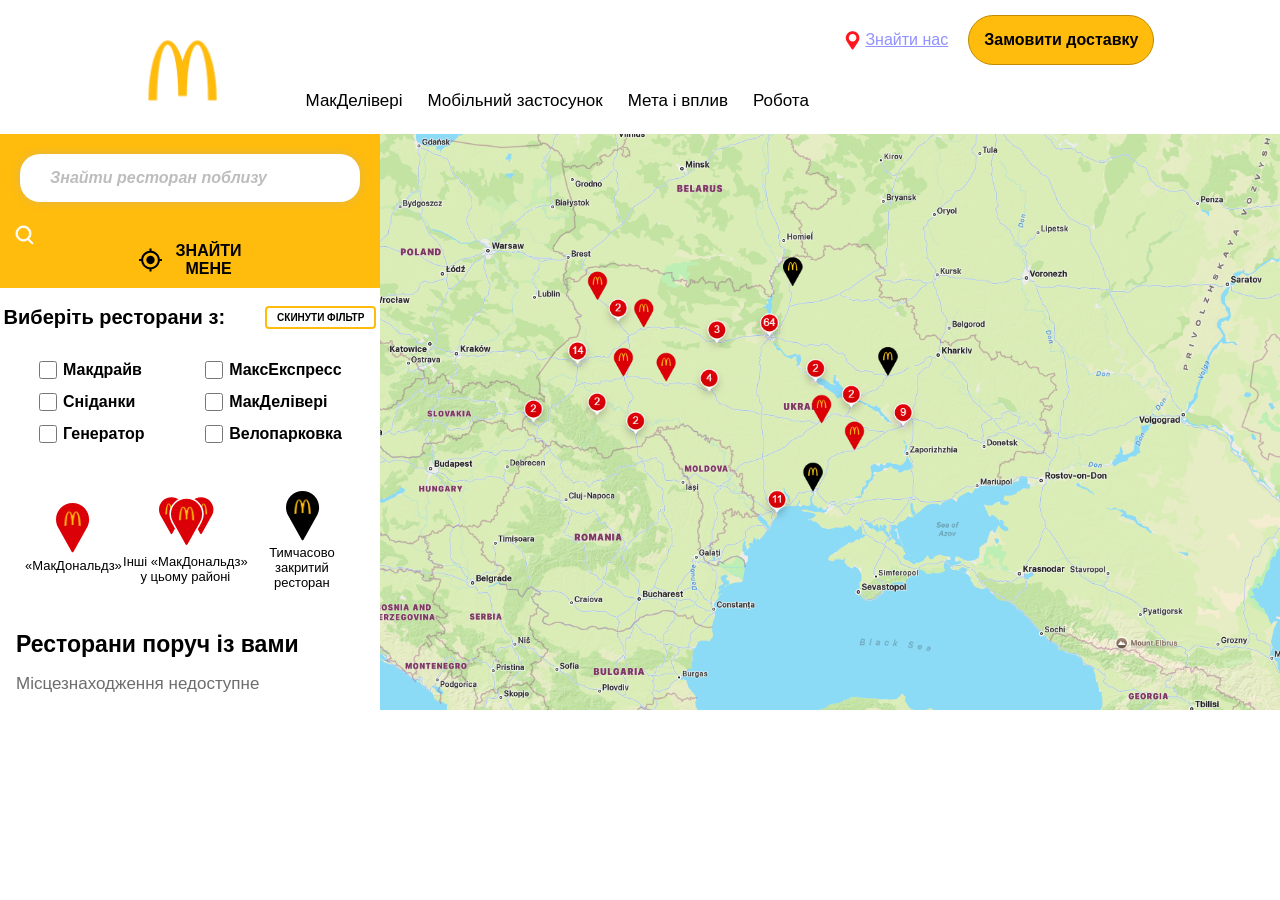
==== commit 9ad73bf8: "finish" ====
--- a/find-us.html
+++ b/find-us.html
@@ -6,7 +6,7 @@
     <meta name="viewport" content="width=device-width, initial-scale=1.0">
     <link rel="stylesheet" href="./css/style.css">
     <link rel="icon" href="./images/mcdonalds-logo.jpg">
-    <title>Document</title>
+    <title>Знайти нас</title>
 </head>
 
 <body>
@@ -44,7 +44,7 @@
                     <img class="Searchimg" src="./images/Search.svg" alt="">
                     <div class="row find-btn">
                         <img src="images/Location.svg" alt="">
-                        <a href="#" onclick="alert('не хочу 💋🤔👀')">
+                        <a href="#" onclick="alert('Такая возможность отключена')">
                             <h4>ЗНАЙТИ<br> МЕНЕ</h4>
                         </a>
                     </div>
--- a/css/style.css
+++ b/css/style.css
@@ -92,8 +92,11 @@
 .slide {
   display: flex;
   justify-content: center;
-  margin-top: 100px;
+  margin-top: 10px;
   position: relative;
+}
+.slide .active {
+  border: none;
 }
 .slide img {
   width: 100%;
@@ -101,6 +104,9 @@
   min-width: 30%;
 }
 .slide .slide-text {
+  display: flex;
+  flex-direction: column;
+  justify-content: space-around;
   position: absolute;
   bottom: 2em;
   left: 4vw;
@@ -109,6 +115,9 @@
   height: 13em;
   padding: 15px;
   border-radius: 14px;
+}
+.slide .slide-text p {
+  font-size: 14px;
 }
 
 .empty {
@@ -650,8 +659,4 @@
   margin: 16px;
   font-size: 17px;
   color: #6d6d6d;
-}
-
-body {
-  height: 100%;
 }/*# sourceMappingURL=style.css.map */
